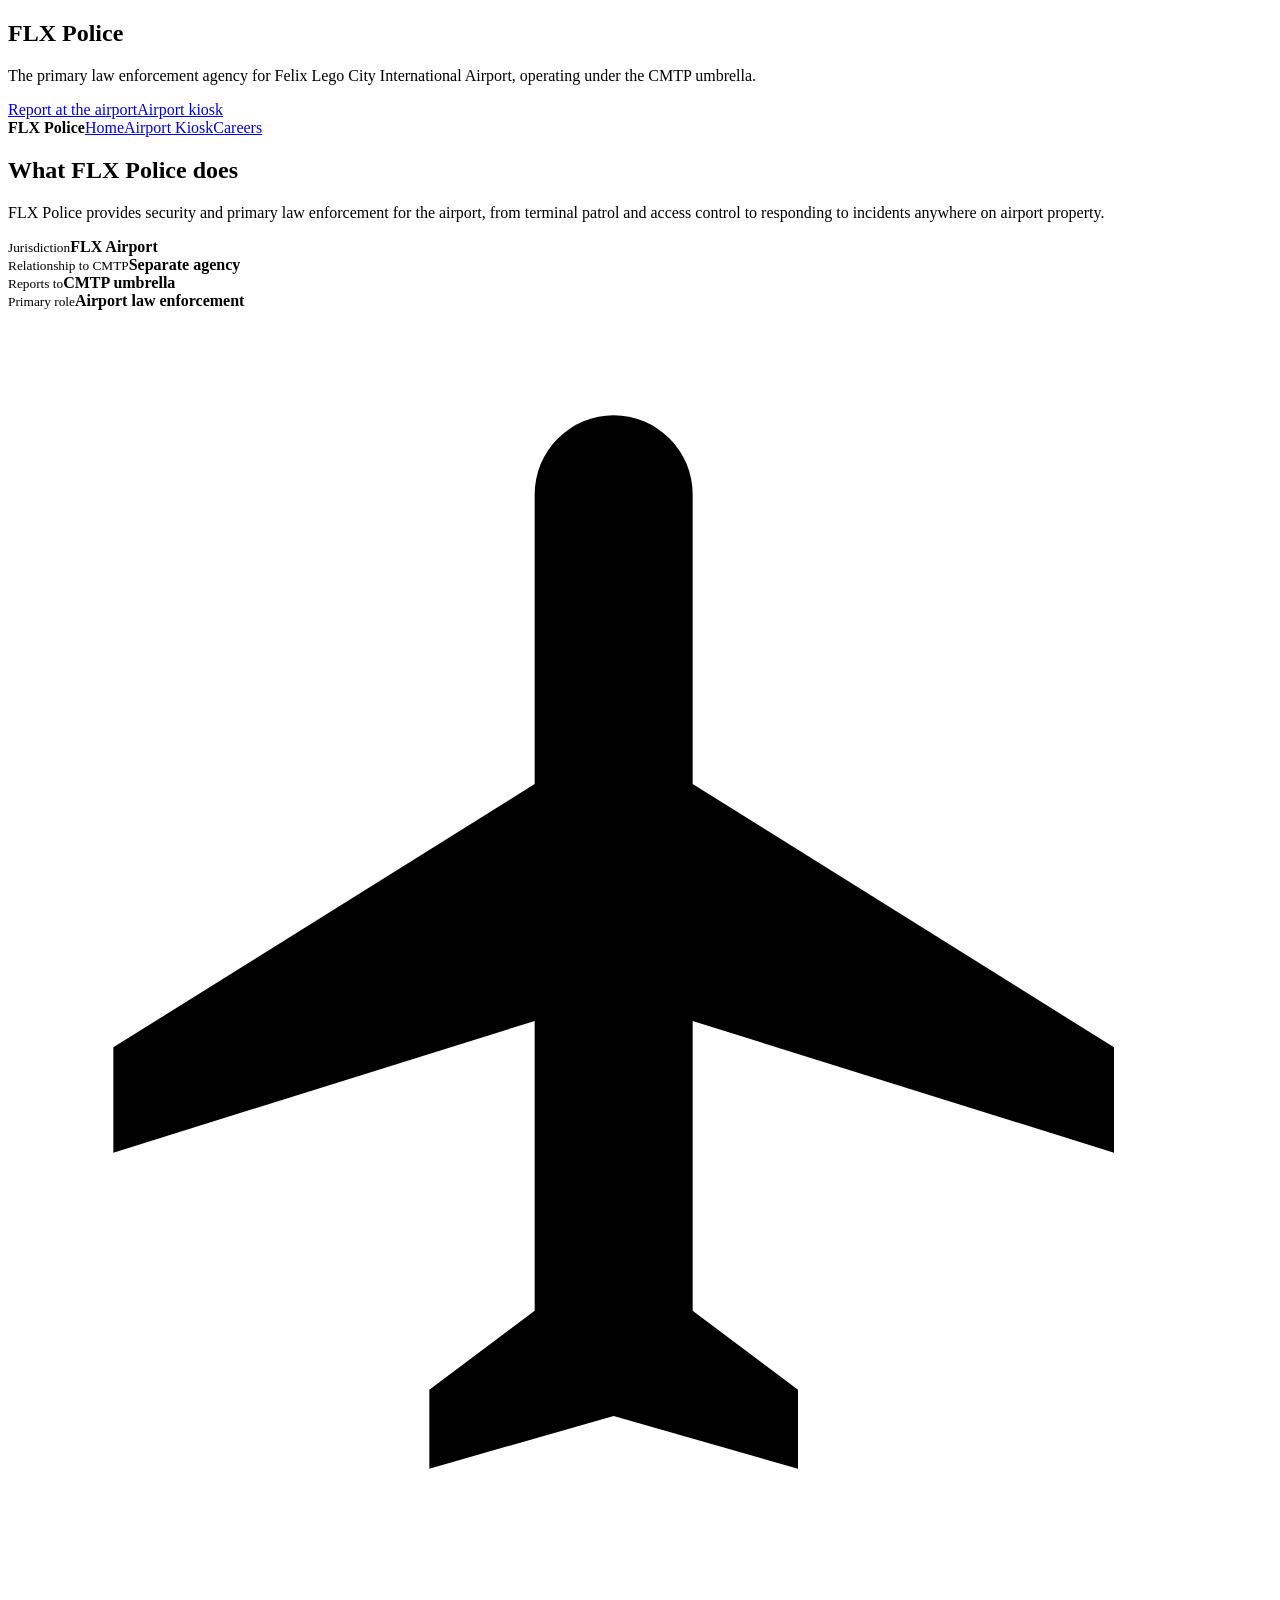
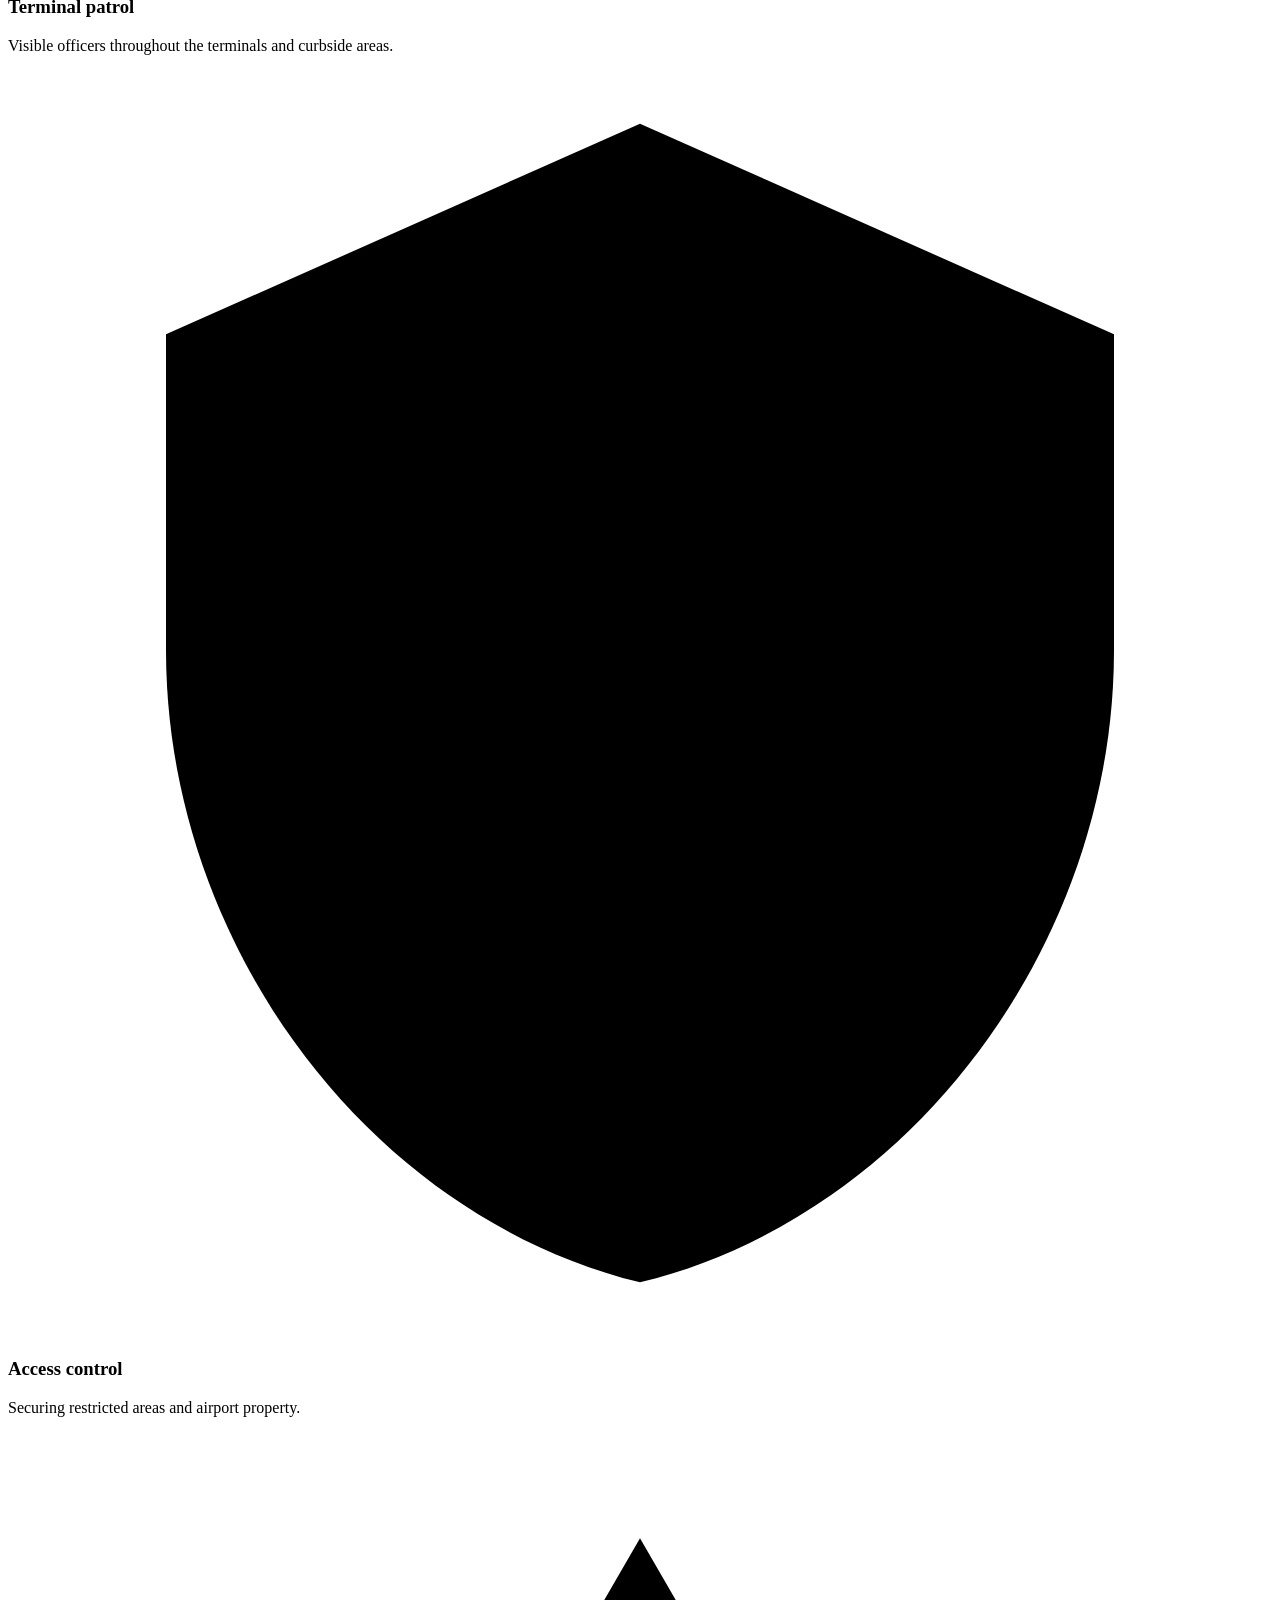
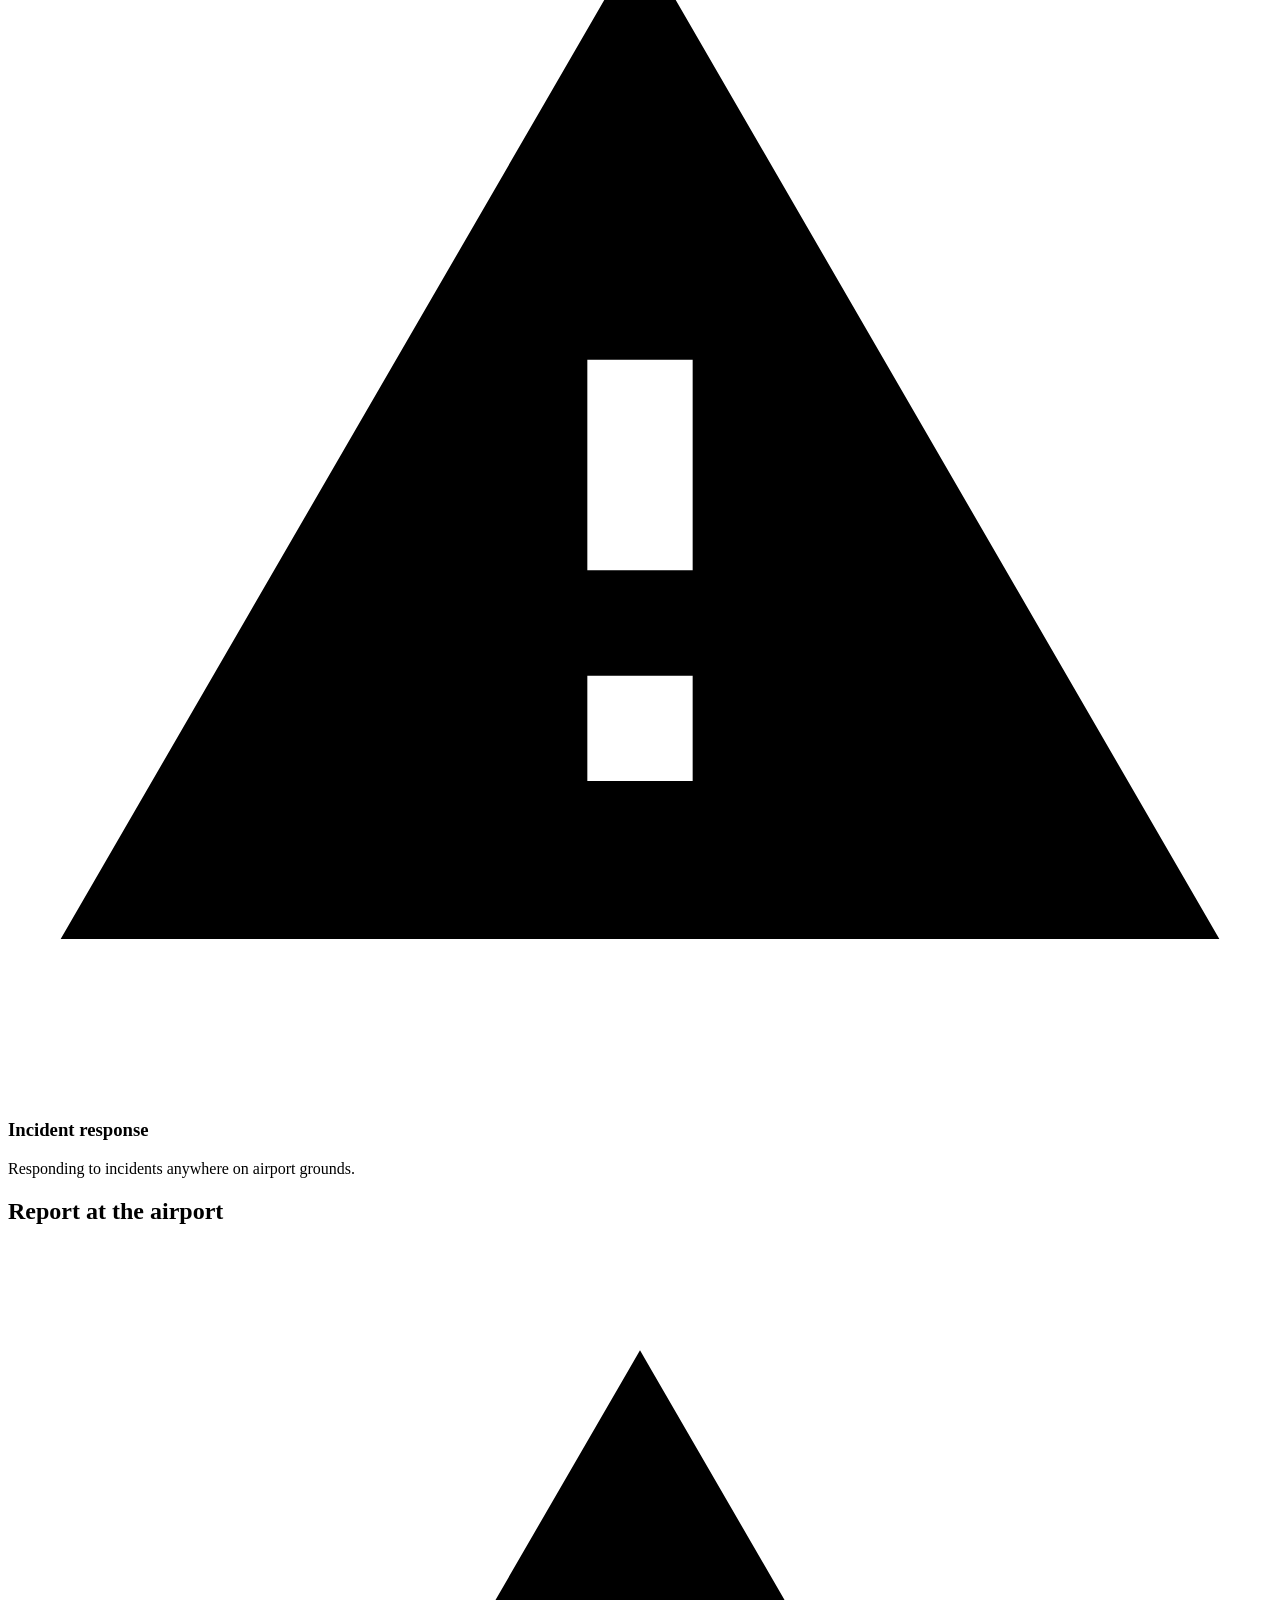
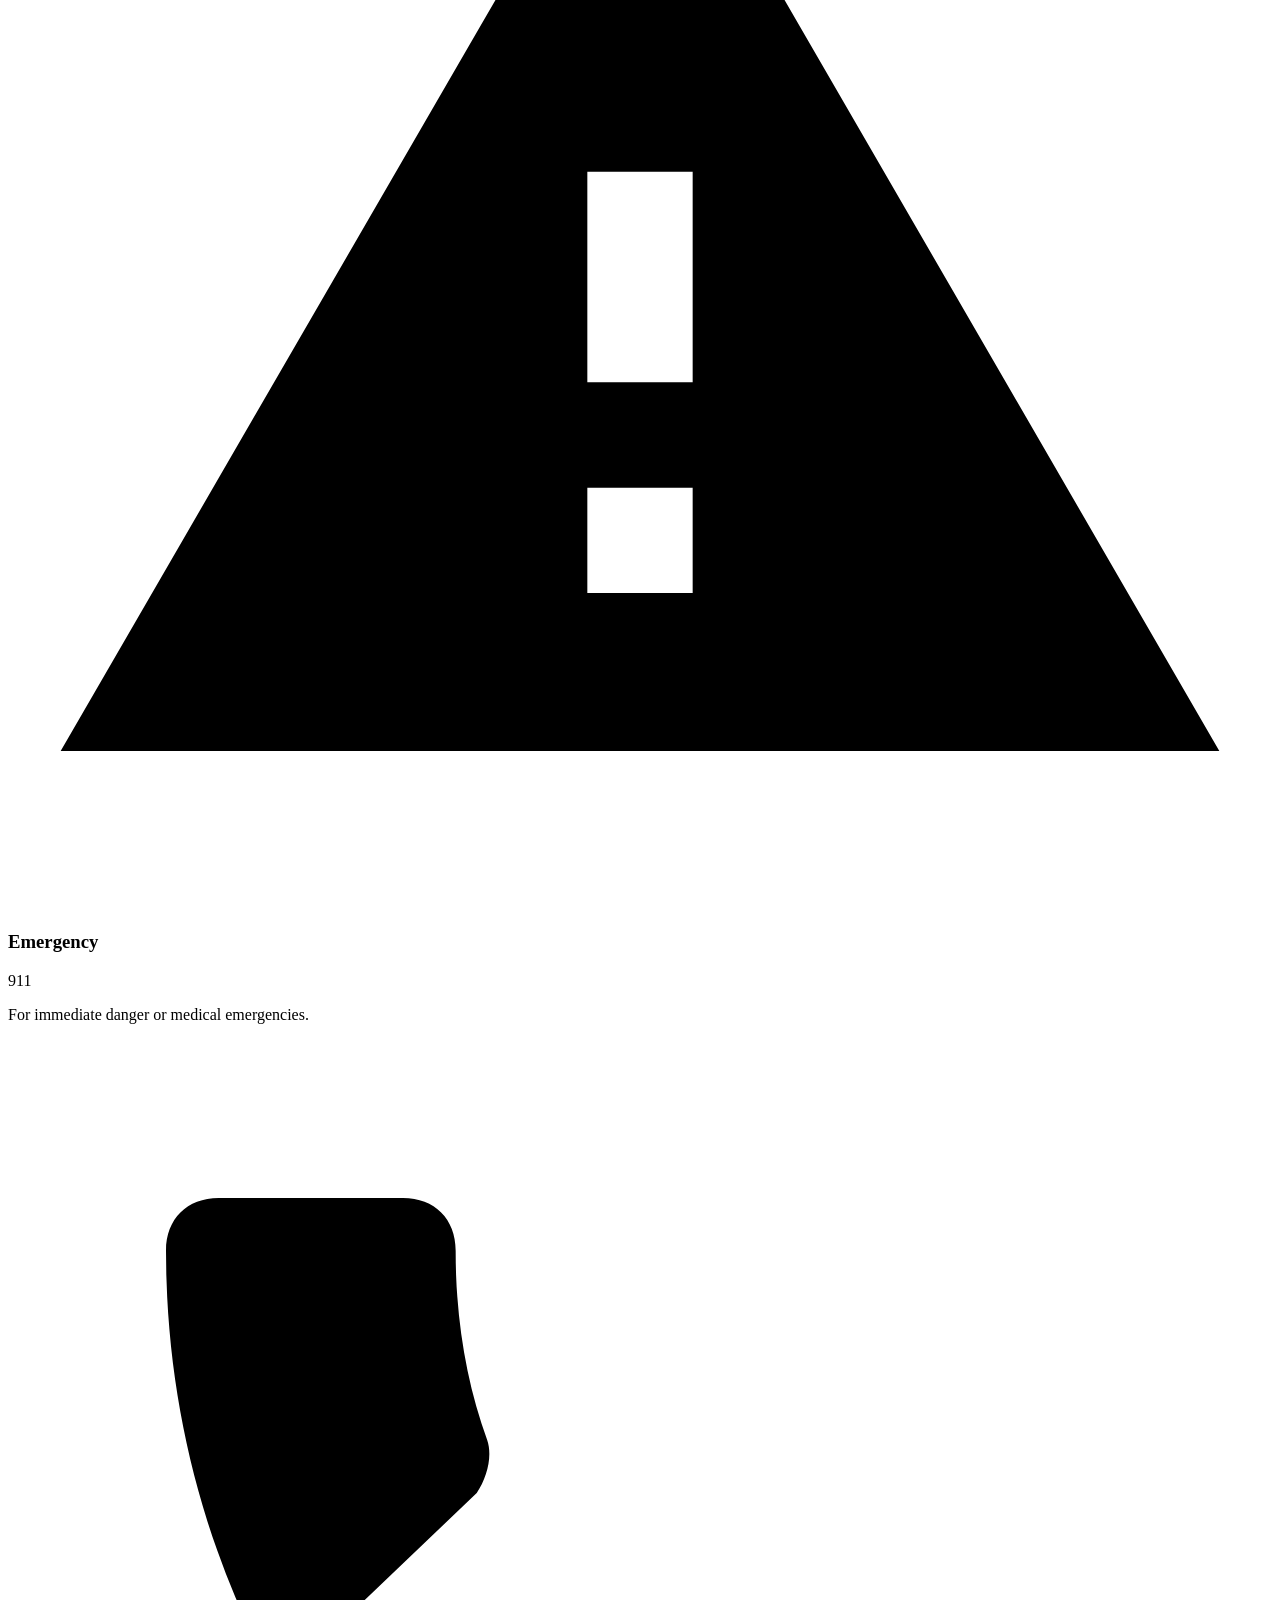
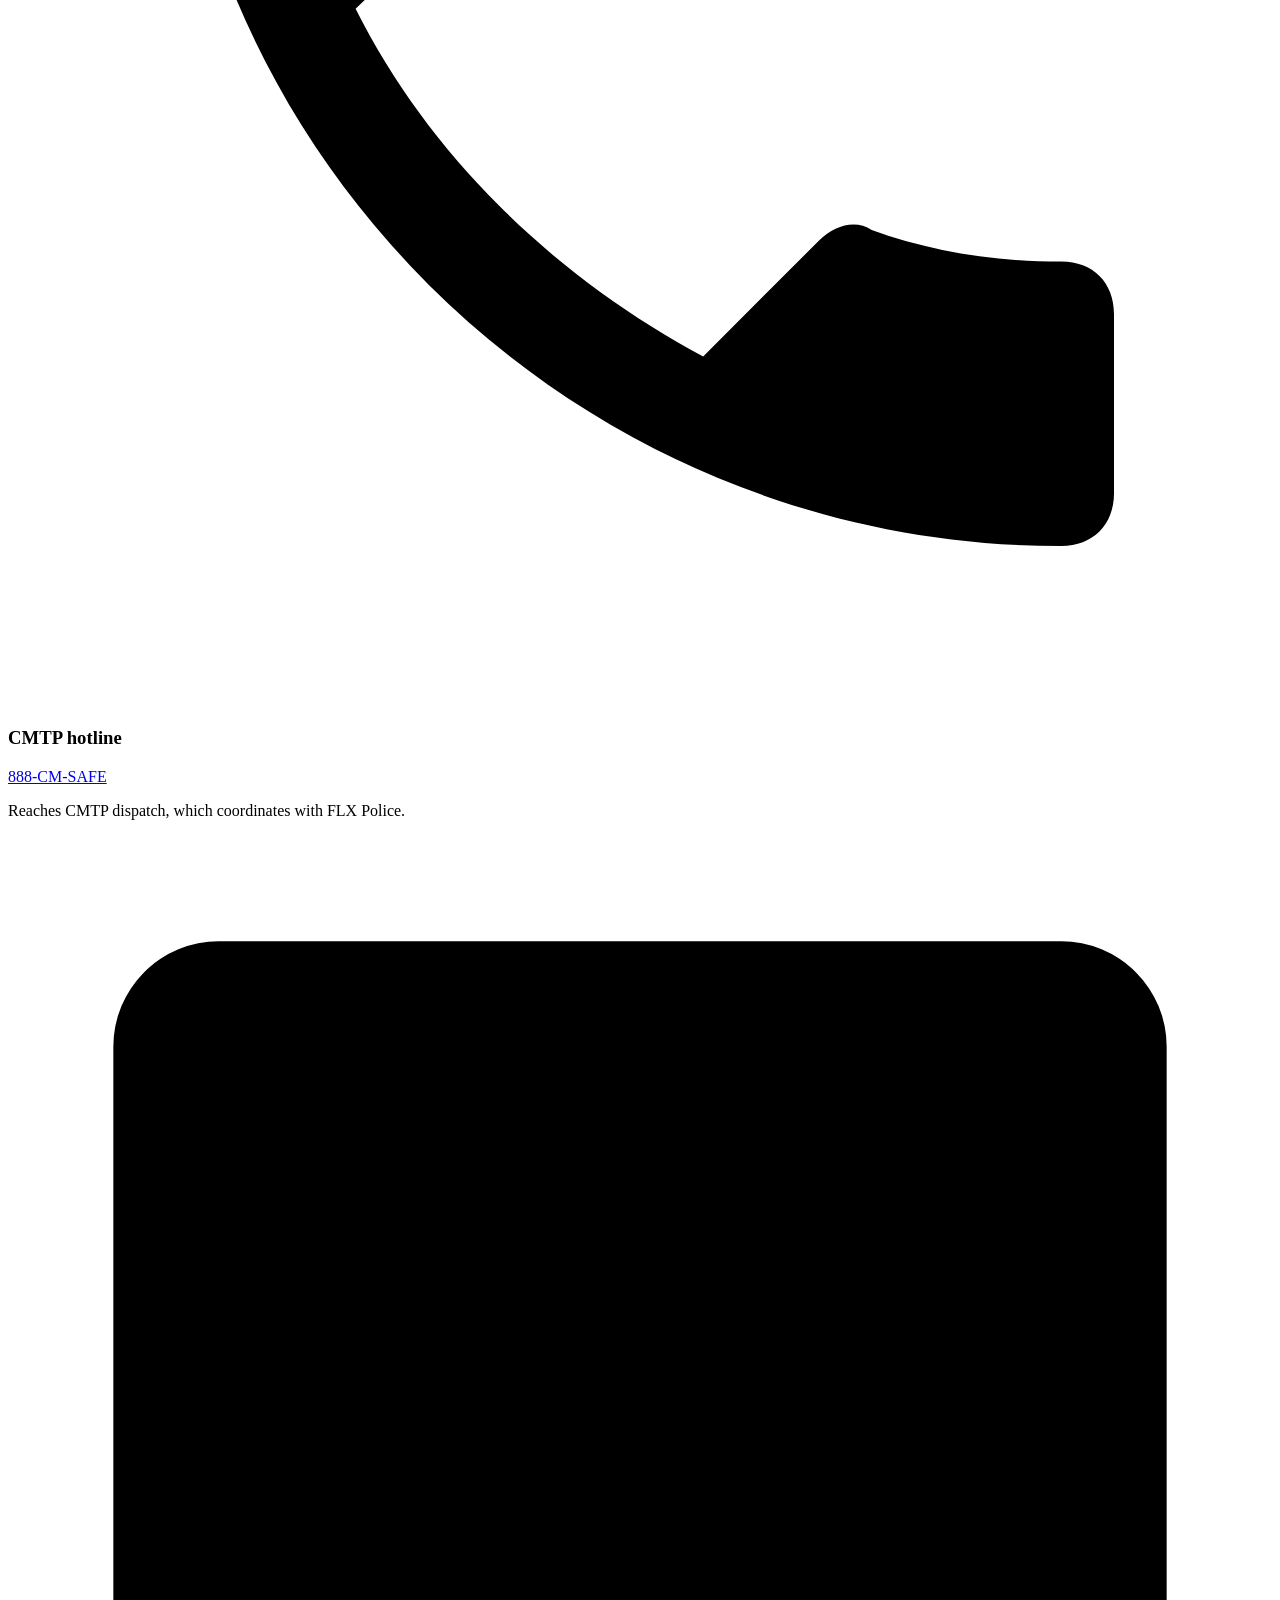
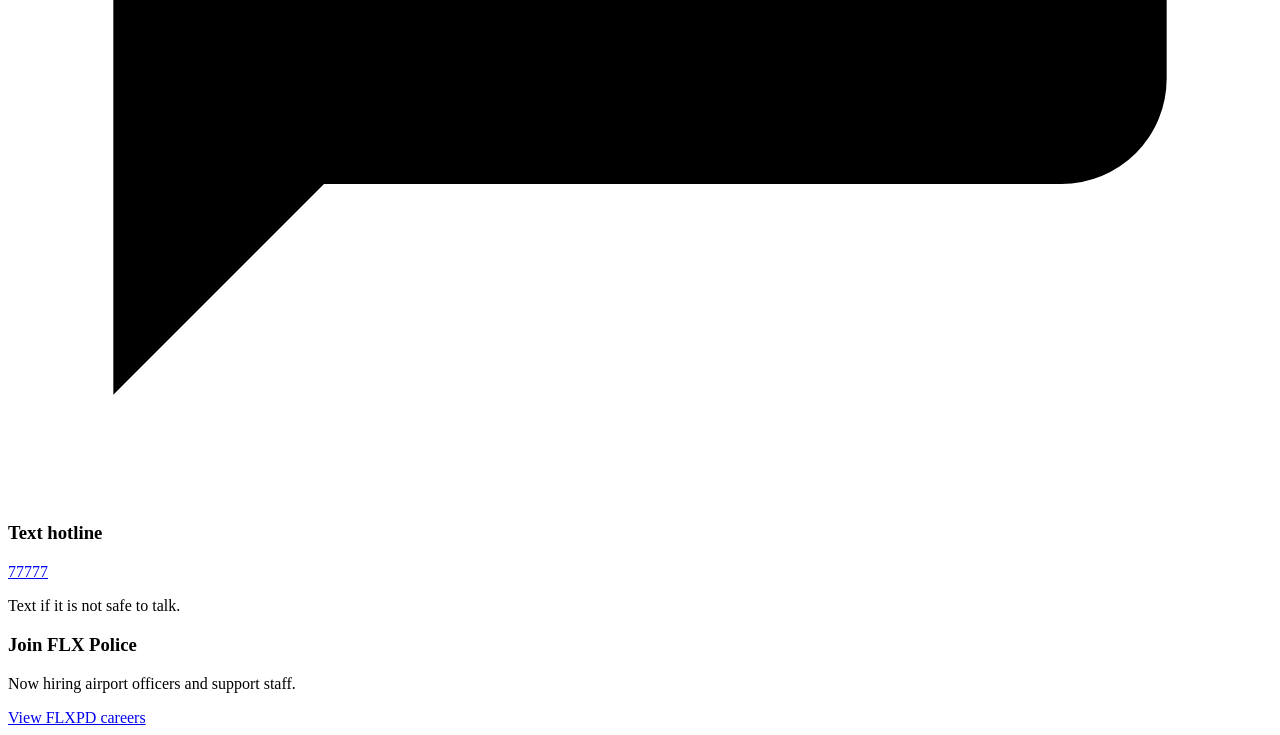
==== flxpd.html @ ebdb10dd "Create flxpd.html" ====
<!DOCTYPE html>
<html lang="en"><head>
<meta charset="utf-8"><meta name="viewport" content="width=device-width,initial-scale=1">
<meta name="color-scheme" content="light dark">
<title>FLX Police | City Metro Transit Police</title><meta name="description" content="FLX Police is the primary law enforcement agency for Felix Lego City International Airport.">
<link rel="stylesheet" href="/styles.css?v=1">
<link rel="icon" href="/icons/police-badge.svg" type="image/svg+xml">
</head><body data-footer-note="For pretend purposes only. These phone numbers, text codes and locations are part of a fictional universe. In a real emergency, call 911.">
<div id="site-header"></div>
<main>
<section class="hero-img short"><div class="container"><h1>FLX Police</h1><p>The primary law enforcement agency for Felix Lego City International Airport, operating under the CMTP umbrella.</p><div class="btn-row"><a class="btn" href="#report">Report at the airport</a><a class="btn ghost" href="/flxpd-kiosk">Airport kiosk</a></div></div></section><div class="subnav"><div class="container"><strong>FLX Police</strong><a href="/flxpd" class="active">Home</a><a href="/flxpd-kiosk" class="">Airport Kiosk</a><a href="/careers#flx" class="">Careers</a></div></div><div class="container">
<h2 class="h2">What FLX Police does</h2>
<p class="measure">FLX Police provides security and primary law enforcement for the airport, from terminal patrol and access control to responding to incidents anywhere on airport property.</p>
<div class="facts"><div class="fact"><small>Jurisdiction</small><b>FLX Airport</b></div><div class="fact"><small>Relationship to CMTP</small><b>Separate agency</b></div><div class="fact"><small>Reports to</small><b>CMTP umbrella</b></div><div class="fact"><small>Primary role</small><b>Airport law enforcement</b></div></div>
<div class="lines-grid">
<div class="line-card "><div class="line-icon"><svg viewBox="0 0 24 24" aria-hidden="true"><path d="M21 16v-2l-8-5V3.5a1.5 1.5 0 0 0-3 0V9l-8 5v2l8-2.5V19l-2 1.5V22l3.5-1 3.5 1v-1.5L13 19v-5.5z"/></svg></div><h3>Terminal patrol</h3><p>Visible officers throughout the terminals and curbside areas.</p></div>
<div class="line-card "><div class="line-icon"><svg viewBox="0 0 24 24" aria-hidden="true"><path d="M12 1L3 5v6c0 5.55 3.84 10.74 9 12 5.16-1.26 9-6.45 9-12V5l-9-4z"/></svg></div><h3>Access control</h3><p>Securing restricted areas and airport property.</p></div>
<div class="line-card "><div class="line-icon"><svg viewBox="0 0 24 24" aria-hidden="true"><path d="M1 21h22L12 2 1 21zm12-3h-2v-2h2v2zm0-4h-2v-4h2v4z"/></svg></div><h3>Incident response</h3><p>Responding to incidents anywhere on airport grounds.</p></div>
</div>
<h2 class="h2" id="report">Report at the airport</h2>
<div class="lines-grid">
<div class="line-card emergency"><div class="line-icon"><svg viewBox="0 0 24 24" aria-hidden="true"><path d="M1 21h22L12 2 1 21zm12-3h-2v-2h2v2zm0-4h-2v-4h2v4z"/></svg></div><h3>Emergency</h3><p class="big">911</p><p>For immediate danger or medical emergencies.</p></div>
<div class="line-card "><div class="line-icon"><svg viewBox="0 0 24 24" aria-hidden="true"><path d="M6.6 10.8c1.4 2.8 3.8 5.1 6.6 6.6l2.2-2.2c.3-.3.7-.4 1-.2 1.1.4 2.3.6 3.6.6.6 0 1 .4 1 1V20c0 .6-.4 1-1 1C10.6 21 3 13.4 3 4c0-.6.4-1 1-1h3.5c.6 0 1 .4 1 1 0 1.3.2 2.5.6 3.6.1.3 0 .7-.2 1L6.6 10.8z"/></svg></div><h3>CMTP hotline</h3><p class="big"><a href="tel:888-267-2233">888-CM-SAFE</a></p><p>Reaches CMTP dispatch, which coordinates with FLX Police.</p></div>
<div class="line-card "><div class="line-icon"><svg viewBox="0 0 24 24" aria-hidden="true"><path d="M20 2H4a2 2 0 0 0-2 2v18l4-4h14a2 2 0 0 0 2-2V4a2 2 0 0 0-2-2z"/></svg></div><h3>Text hotline</h3><p class="big"><a href="sms:77777">77777</a></p><p>Text if it is not safe to talk.</p></div>
</div>
<div class="callout"><h3>Join FLX Police</h3><p>Now hiring airport officers and support staff.</p><a class="btn" href="/careers#flx">View FLXPD careers</a></div>
<div class="end-space"></div></div>
</main>
<div id="site-footer"></div>
<script src="/site.js?v=1"></script>
</body></html>
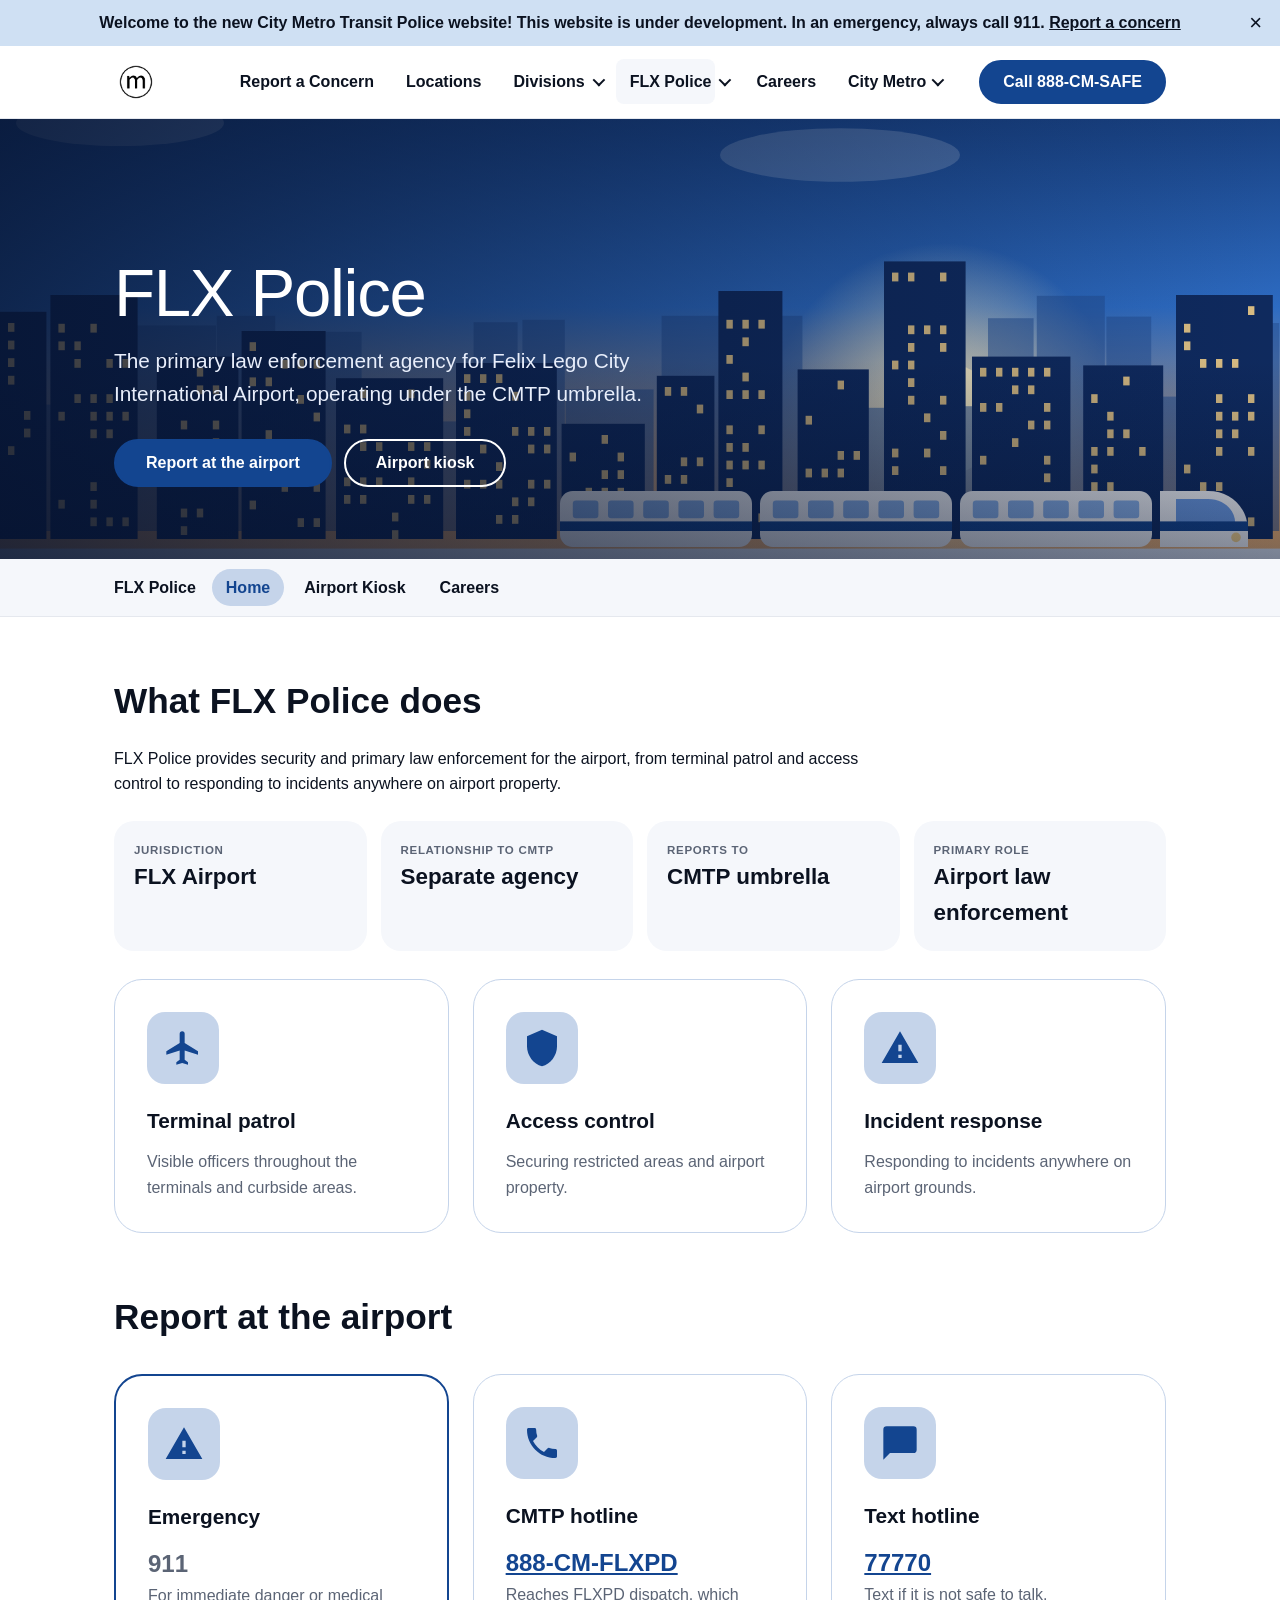
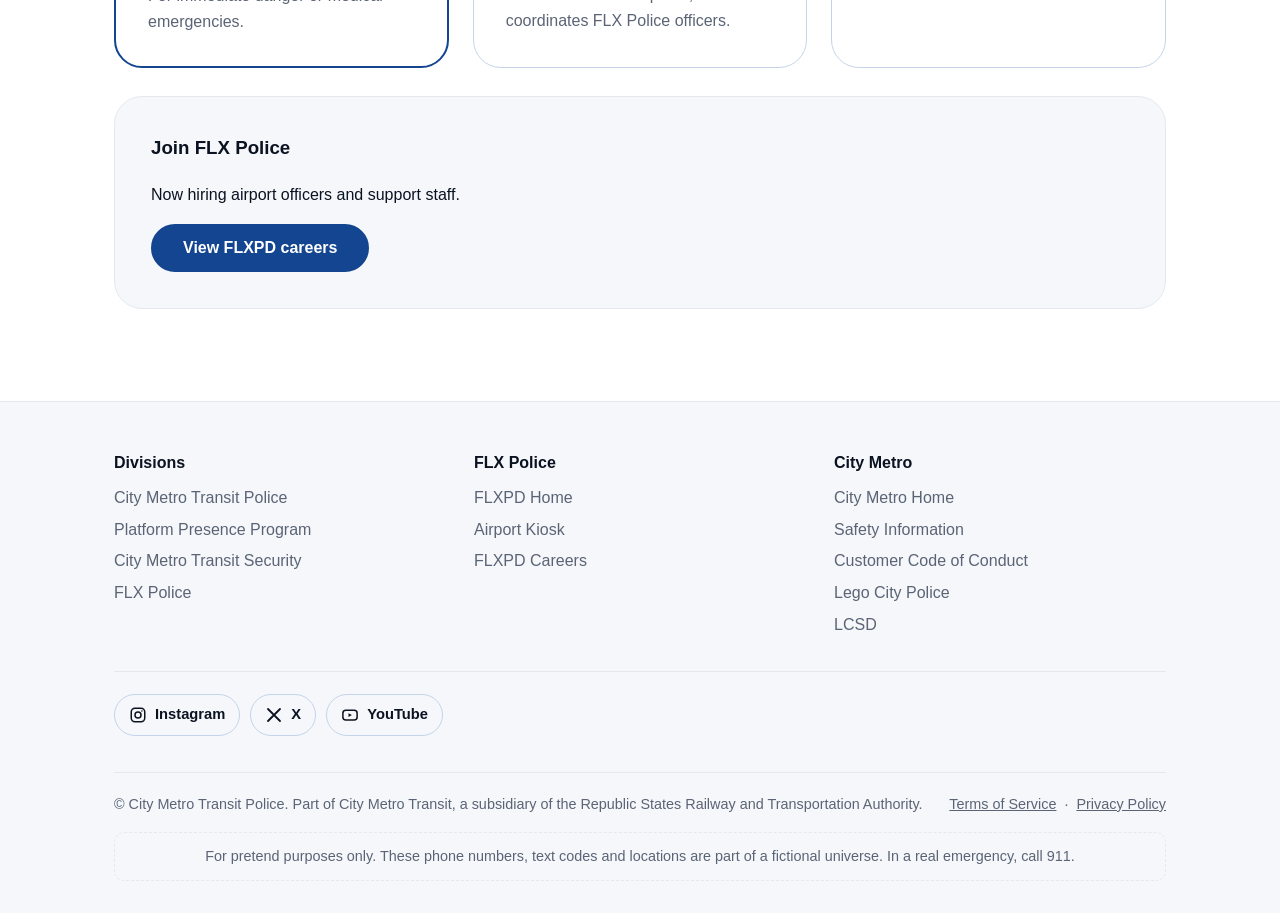
==== commit 8c23a12b: "Update CMTP hotline contact information" ====
--- a/flxpd.html
+++ b/flxpd.html
@@ -20,12 +20,12 @@
 <h2 class="h2" id="report">Report at the airport</h2>
 <div class="lines-grid">
 <div class="line-card emergency"><div class="line-icon"><svg viewBox="0 0 24 24" aria-hidden="true"><path d="M1 21h22L12 2 1 21zm12-3h-2v-2h2v2zm0-4h-2v-4h2v4z"/></svg></div><h3>Emergency</h3><p class="big">911</p><p>For immediate danger or medical emergencies.</p></div>
-<div class="line-card "><div class="line-icon"><svg viewBox="0 0 24 24" aria-hidden="true"><path d="M6.6 10.8c1.4 2.8 3.8 5.1 6.6 6.6l2.2-2.2c.3-.3.7-.4 1-.2 1.1.4 2.3.6 3.6.6.6 0 1 .4 1 1V20c0 .6-.4 1-1 1C10.6 21 3 13.4 3 4c0-.6.4-1 1-1h3.5c.6 0 1 .4 1 1 0 1.3.2 2.5.6 3.6.1.3 0 .7-.2 1L6.6 10.8z"/></svg></div><h3>CMTP hotline</h3><p class="big"><a href="tel:888-267-2233">888-CM-SAFE</a></p><p>Reaches CMTP dispatch, which coordinates with FLX Police.</p></div>
-<div class="line-card "><div class="line-icon"><svg viewBox="0 0 24 24" aria-hidden="true"><path d="M20 2H4a2 2 0 0 0-2 2v18l4-4h14a2 2 0 0 0 2-2V4a2 2 0 0 0-2-2z"/></svg></div><h3>Text hotline</h3><p class="big"><a href="sms:77777">77777</a></p><p>Text if it is not safe to talk.</p></div>
+<div class="line-card "><div class="line-icon"><svg viewBox="0 0 24 24" aria-hidden="true"><path d="M6.6 10.8c1.4 2.8 3.8 5.1 6.6 6.6l2.2-2.2c.3-.3.7-.4 1-.2 1.1.4 2.3.6 3.6.6.6 0 1 .4 1 1V20c0 .6-.4 1-1 1C10.6 21 3 13.4 3 4c0-.6.4-1 1-1h3.5c.6 0 1 .4 1 1 0 1.3.2 2.5.6 3.6.1.3 0 .7-.2 1L6.6 10.8z"/></svg></div><h3>CMTP hotline</h3><p class="big"><a href="tel:888-267-2233">888-CM-FLXPD</a></p><p>Reaches FLXPD dispatch, which coordinates FLX Police officers.</p></div>
+<div class="line-card "><div class="line-icon"><svg viewBox="0 0 24 24" aria-hidden="true"><path d="M20 2H4a2 2 0 0 0-2 2v18l4-4h14a2 2 0 0 0 2-2V4a2 2 0 0 0-2-2z"/></svg></div><h3>Text hotline</h3><p class="big"><a href="sms:77770">77770</a></p><p>Text if it is not safe to talk.</p></div>
 </div>
 <div class="callout"><h3>Join FLX Police</h3><p>Now hiring airport officers and support staff.</p><a class="btn" href="/careers#flx">View FLXPD careers</a></div>
 <div class="end-space"></div></div>
 </main>
 <div id="site-footer"></div>
 <script src="/site.js?v=1"></script>
-</body></html>+</body></html>
--- a/styles.css
+++ b/styles.css
@@ -0,0 +1,358 @@
+:root{--bg:#fff;--text:#0b1220;--muted:#5b6475;--line:#e5e8ee;--card:#f5f7fb;--blue:#134590;--blue-hover:#0e3573;--btn-text:#fff;--announce-bg:#cfe0f3;--announce-text:#0b1220}
+@media (prefers-color-scheme:dark){:root{--bg:#000;--text:#f2f4f8;--muted:#a3abbb;--line:#222833;--card:#11151c;--blue:#134590;--blue-hover:#1a56b0;--announce-bg:#1b2f4d;--announce-text:#f2f4f8}}
+*{box-sizing:border-box}
+html{color-scheme:light dark}
+body{margin:0;background:var(--bg);color:var(--text);font-family:"Helvetica Neue",Helvetica,Arial,sans-serif;line-height:1.6;-webkit-font-smoothing:antialiased}
+a{color:inherit}
+.container{max-width:1100px;margin:0 auto;padding:0 24px}
+/* announcement */
+.announce{background:var(--announce-bg);color:var(--announce-text);text-align:center;padding:10px 44px;font-weight:700;position:relative}
+.announce a{text-decoration:underline}
+.announce button{position:absolute;right:12px;top:50%;transform:translateY(-50%);background:none;border:0;color:inherit;font-size:22px;cursor:pointer;line-height:1}
+/* header */
+.site-header{position:sticky;top:0;z-index:50;background:var(--bg);border-bottom:1px solid var(--line)}
+.header-inner{display:flex;align-items:center;justify-content:space-between;height:72px}
+.logo{display:inline-flex;width:44px;height:44px;border:2.5px solid var(--text);border-radius:50%;align-items:center;justify-content:center;font-size:28px;font-weight:700;text-decoration:none;padding-bottom:4px}
+.nav-list{list-style:none;margin:0;padding:0;display:flex;gap:4px;align-items:center}
+.nav-link,.dd-toggle{background:none;border:0;font:inherit;font-weight:700;color:var(--text);padding:10px 14px;cursor:pointer;text-decoration:none;display:inline-flex;align-items:center;gap:6px;border-radius:8px}
+.nav-link:hover,.dd-toggle:hover,.nav-link.active{background:var(--card)}
+.dd-toggle::after{content:"";width:7px;height:7px;border-right:2px solid currentColor;border-bottom:2px solid currentColor;transform:rotate(45deg) translateY(-2px)}
+.has-dd{position:relative}
+.dd-menu{display:none;list-style:none;margin:0;padding:8px;position:absolute;top:100%;left:0;min-width:260px;background:var(--bg);border:1px solid var(--line);border-radius:12px;box-shadow:0 10px 30px rgba(0,0,0,.15)}
+.dd-menu a{display:block;padding:10px 12px;border-radius:8px;text-decoration:none}
+.dd-menu a:hover{background:var(--card)}
+.has-dd.open .dd-menu{display:block}
+@media (hover:hover) and (min-width:901px){.has-dd:hover .dd-menu{display:block}}
+.menu-btn{display:none;background:none;border:0;cursor:pointer;padding:8px}
+.menu-btn span{display:block;width:28px;height:3px;background:var(--text);margin:6px 0;transition:.2s}
+.menu-btn[aria-expanded=true] span:nth-child(1){transform:translateY(9px) rotate(45deg)}
+.menu-btn[aria-expanded=true] span:nth-child(2){opacity:0}
+.menu-btn[aria-expanded=true] span:nth-child(3){transform:translateY(-9px) rotate(-45deg)}
+/* buttons */
+.btn{display:inline-block;background:var(--blue);color:var(--btn-text);padding:14px 32px;border-radius:999px;font-weight:700;text-decoration:none;border:0;font:inherit;font-weight:700;cursor:pointer}
+.btn:hover{background:var(--blue-hover)}
+.nav-cta{margin-left:8px;padding:10px 22px}
+/* content */
+.hero{padding:72px 0 56px}
+.hero h1{font-size:clamp(2.6rem,7vw,4.5rem);line-height:1.05;margin:0 0 20px;font-weight:400}
+.hero p{font-size:1.25rem;max-width:620px;color:var(--muted);margin:0 0 28px}
+.page-head{padding:56px 0 24px}
+.page-head h1{font-size:clamp(2rem,5vw,3rem);margin:0 0 8px}
+.page-head p{color:var(--muted);margin:0}
+main{min-height:60vh}
+.grid{display:grid;grid-template-columns:repeat(auto-fit,minmax(240px,1fr));gap:20px;margin:24px 0 64px}
+.card{background:var(--card);border:1px solid var(--line);border-radius:16px;padding:24px}
+.card h3{margin:0 0 6px}
+.card p{margin:0 0 14px;color:var(--muted)}
+.price{font-size:2.4rem;font-weight:700;margin:4px 0}
+.prose{max-width:760px;padding-bottom:64px}
+.prose h2{margin-top:36px}
+/* footer */
+.site-footer{border-top:1px solid var(--line);padding:48px 0 32px;background:var(--card)}
+.footer-cols{display:grid;grid-template-columns:repeat(auto-fit,minmax(180px,1fr));gap:28px}
+.footer-cols h4{margin:0 0 10px}
+.footer-cols ul{list-style:none;margin:0;padding:0}
+.footer-cols li{margin:6px 0}
+.footer-cols a{color:var(--muted);text-decoration:none}
+.footer-cols a:hover{color:var(--text);text-decoration:underline}
+.legal{margin-top:36px;padding-top:20px;border-top:1px solid var(--line);color:var(--muted);font-size:.9rem;display:flex;flex-wrap:wrap;gap:12px 24px;justify-content:space-between}
+.legal a{color:var(--muted)}
+/* mobile */
+@media (max-width:900px){
+.menu-btn{display:block}
+.nav{display:none;position:fixed;inset:73px 0 0 0;background:var(--bg);padding:16px 24px 32px;overflow-y:auto;flex-direction:column}
+.nav.open{display:flex}
+.nav-list{flex-direction:column;align-items:stretch;gap:0;width:100%}
+.nav-link,.dd-toggle{width:100%;justify-content:space-between;font-size:1.25rem;padding:18px 4px;border-radius:0}
+.dd-toggle::after{transform:rotate(-45deg)}
+.has-dd.open .dd-toggle::after{transform:rotate(45deg)}
+.dd-menu{position:static;box-shadow:none;border:0;padding:0 0 8px 12px;min-width:0}
+.dd-menu a{font-size:1.05rem;color:var(--muted)}
+.nav-cta{margin:auto 0 0;text-align:center;width:100%}
+.nav-cta-wrap{margin-top:auto;padding-top:24px}
+}
+/* lines page */
+:root{--tile:#c5d4ea;--tile-ink:#134590}
+@media (prefers-color-scheme:dark){:root{--tile:#16294a;--tile-ink:#7aa7ee}}
+.section-title{text-align:center;font-size:clamp(2rem,5vw,2.8rem);margin:56px 0 8px}
+.lines-grid{display:grid;grid-template-columns:repeat(auto-fill,minmax(300px,1fr));gap:24px;margin:28px 0 24px}
+.line-card{background:var(--bg);border:1.5px solid var(--tile);border-radius:28px;padding:32px}
+.line-icon{width:72px;height:72px;border-radius:18px;background:var(--tile);color:var(--tile-ink);display:flex;align-items:center;justify-content:center;font-size:2.4rem;font-weight:700;margin-bottom:20px}
+.line-icon svg{width:40px;height:40px;fill:currentColor}
+.line-card h3{margin:0 0 12px;font-size:1.3rem}
+.line-card p{margin:0;color:var(--muted)}
+.line-card a{color:var(--tile-ink);font-weight:700}
+
+.footer-note{margin:16px 0 0;padding:12px 16px;border:1px dashed var(--line);border-radius:10px;color:var(--muted);font-size:.9rem;text-align:center}
+.big{font-size:1.5rem;font-weight:700;color:var(--text);margin:0 0 8px}
+.emergency{border-color:var(--blue);border-width:2.5px}
+.lead{max-width:720px;margin:0 auto;text-align:center;color:var(--muted);font-size:1.15rem}
+.center{text-align:center}
+/* home */
+.hero-home{padding:80px 0 40px;background:linear-gradient(180deg,var(--card),var(--bg))}
+.hero-home h1{font-size:clamp(3rem,9vw,5.5rem);line-height:1;margin:0 0 20px;font-weight:400;letter-spacing:-.02em}
+.hero-home p{font-size:1.3rem;max-width:640px;color:var(--muted);margin:0 0 28px}
+.btn-row{display:flex;flex-wrap:wrap;gap:12px}
+.btn.ghost{background:transparent;color:var(--text);border:2px solid var(--blue)}
+.btn.ghost:hover{background:var(--card)}
+.quick{display:grid;grid-template-columns:repeat(auto-fit,minmax(200px,1fr));gap:14px;margin-top:40px}
+.quick a{display:flex;align-items:center;gap:14px;padding:18px 20px;background:var(--bg);border:1.5px solid var(--tile);border-radius:18px;text-decoration:none;font-weight:700}
+.quick a:hover{border-color:var(--blue)}
+.quick .line-icon{width:44px;height:44px;border-radius:12px;margin:0;flex:none}
+.quick .line-icon svg{width:24px;height:24px}
+.sec{padding:56px 0 8px}
+.sec-head{display:flex;justify-content:space-between;align-items:baseline;flex-wrap:wrap;gap:8px;margin-bottom:8px}
+.sec-head h2{margin:0;font-size:clamp(1.6rem,4vw,2.2rem)}
+.sec-head a{font-weight:700;color:var(--tile-ink)}
+.promos{display:grid;grid-template-columns:repeat(auto-fit,minmax(300px,1fr));gap:20px}
+.promo{background:var(--card);border:1px solid var(--line);border-radius:28px;padding:36px}
+.promo h2{margin:0 0 10px;font-size:1.7rem}
+.promo p{color:var(--muted);margin:0 0 20px}
+.stats{display:grid;grid-template-columns:repeat(auto-fit,minmax(150px,1fr));gap:16px;margin:56px 0 0;text-align:center}
+.stat{padding:24px 12px;border-radius:20px;background:var(--card)}
+.stat b{display:block;font-size:2.4rem;line-height:1.1;color:var(--tile-ink)}
+.stat span{color:var(--muted)}
+.tag{display:inline-block;font-size:.75rem;font-weight:700;letter-spacing:.06em;text-transform:uppercase;color:var(--tile-ink);margin-bottom:8px}
+.cta-band{margin:64px 0;background:var(--blue);color:#fff;border-radius:28px;padding:48px 32px;text-align:center}
+.cta-band h2{margin:0 0 8px}
+.cta-band p{margin:0 0 20px;opacity:.9}
+.cta-band .btn{background:#fff;color:var(--blue)}
+.faq details{border-bottom:1px solid var(--line);padding:14px 0}
+.faq summary{cursor:pointer;font-weight:700}
+.faq p{margin:8px 0 0;color:var(--muted)}
+
+/* split item: label is a link, arrow opens the dropdown */
+.split{display:flex;align-items:center}
+.split .nav-link{padding-right:4px}
+.split .dd-toggle{padding:10px 10px 10px 4px}
+@media (max-width:900px){
+.split{flex-wrap:wrap}
+.split .nav-link{flex:1;width:auto}
+.split .dd-toggle{width:auto;padding:18px 12px}
+.split .dd-menu{width:100%}
+}
+
+/* ---- fixes & v3 ---- */
+.btn{display:inline-flex;align-items:center;justify-content:center;border:2px solid var(--blue);line-height:1.2;padding:12px 30px;min-height:48px;text-align:center}
+a.btn{color:var(--btn-text);text-decoration:none}
+a.btn.ghost{background:transparent;color:var(--text);border-color:var(--blue)}
+a.btn.ghost:hover{background:var(--card)}
+.cta-band a.btn{background:#fff;color:var(--blue);border-color:#fff}
+.nav-cta{min-height:44px;padding:8px 22px}
+@media (min-width:901px){.nav{display:flex;align-items:center;gap:8px}.nav-cta-wrap{margin:0 0 0 8px;padding:0}}
+.line-icon svg[viewBox="0 0 100 100"]{width:46px;height:46px}
+/* big image hero */
+.hero-img{position:relative;min-height:min(80vh,680px);display:flex;align-items:flex-end;color:#fff;background:#0d2a5f url(/hero.svg) center/cover no-repeat}
+.hero-img::before{content:"";position:absolute;inset:0;background:linear-gradient(90deg,rgba(6,18,45,.78),rgba(6,18,45,.3) 60%,transparent),linear-gradient(0deg,rgba(6,18,45,.5),transparent 45%)}
+.hero-img .container{position:relative;width:100%;padding-top:96px;padding-bottom:72px}
+.hero-img h1{font-size:clamp(3rem,9vw,5.8rem);line-height:1;margin:0 0 18px;font-weight:400;letter-spacing:-.02em}
+.hero-img p{font-size:1.3rem;max-width:620px;margin:0 0 28px;color:#e8eefb}
+.hero-img a.btn.ghost{color:#fff;border-color:#fff}
+.hero-img a.btn.ghost:hover{background:rgba(255,255,255,.15)}
+.quick{margin:32px 0 0}
+/* about */
+.crumbs{padding:28px 0 0;color:var(--muted);font-size:.95rem}
+.crumbs a{color:var(--tile-ink)}
+.about-title{font-size:clamp(2.2rem,6vw,3.4rem);margin:12px 0 12px}
+.measure{max-width:760px}
+.about-img{border-radius:28px;aspect-ratio:21/9;min-height:220px;background:#0d2a5f url(/hero.svg) 60% center/cover;border:1px solid var(--line);margin:32px 0}
+.h2{font-size:clamp(1.6rem,4vw,2.2rem);margin:56px 0 12px}
+.tl-item{display:grid;grid-template-columns:120px 1fr;gap:20px;padding:22px 0;border-top:1px solid var(--line)}
+.tl-item:last-child{border-bottom:1px solid var(--line)}
+.tl-year{font-size:1.9rem;font-weight:700;color:var(--tile-ink);line-height:1.2}
+.tl-item h3{margin:0 0 6px}.tl-item p{margin:0;color:var(--muted)}
+@media (max-width:600px){.tl-item{grid-template-columns:1fr;gap:4px}}
+.line-card.plain p a{font-weight:700}
+
+/* logo pulls from /logo.png */
+.logo{width:auto;height:auto;border:0;border-radius:0;padding:0;font-size:inherit}
+.logo img{display:block;height:44px;width:auto}
+
+/* dark mode: turn the black logo white */
+@media (prefers-color-scheme:dark){.logo img{filter:brightness(0) invert(1)}}
+/* 404 */
+.nf-img{border-radius:28px;aspect-ratio:2/1;min-height:220px;max-height:420px;background:#0d2a5f url(/404.svg) center/cover no-repeat;border:1px solid var(--line);margin:40px 0 32px}
+.nf{text-align:center;padding-bottom:72px}
+.nf h1{font-size:clamp(2.2rem,6vw,3.4rem);margin:0 0 8px}
+.nf p{color:var(--muted);font-size:1.15rem;margin:0 auto 24px;max-width:520px}
+.nf .btn-row{justify-content:center}
+
+/* utility classes (replace inline styles so CSP can drop unsafe-inline) */
+.u-font-size-1-2rem-color-var-muted{font-size:1.2rem;color:var(--muted)}
+.u-margin-0-auto-64px{margin:0 auto 64px}
+.u-margin-16px-0{margin:16px 0}
+.u-margin-16px-0-64px{margin:16px 0 64px}
+.u-margin-28px-0-64px{margin:28px 0 64px}
+.u-margin-top-0{margin-top:0}
+.u-text-align-center-margin-32px-0-64px{text-align:center;margin:32px 0 64px}
+
+/* legal pages */
+.legal-doc h2{font-size:1.3rem}
+.legal-doc h3{margin:26px 0 4px}
+.legal-doc ul{padding-left:1.3rem}
+.legal-doc li{margin:6px 0}
+
+/* fares + safety v4 */
+.lead-left{font-size:1.2rem;color:var(--muted)}
+.fare-feature{display:grid;grid-template-columns:1.1fr 1fr;gap:20px;margin-top:20px}
+.fare-hero{background:var(--blue);color:#fff;border-radius:28px;padding:40px;display:flex;flex-direction:column;justify-content:center}
+.fare-hero-icon svg{width:44px;height:44px;fill:#fff}
+.fare-label{margin:16px 0 0;font-weight:700;letter-spacing:.04em;text-transform:uppercase;opacity:.9}
+.fare-price{margin:0;font-size:clamp(3.5rem,10vw,6rem);font-weight:700;line-height:1.05}
+.fare-sub{margin:8px 0 0;font-size:1.1rem;opacity:.95}
+.fare-stack{display:grid;gap:20px}
+.fare-card{display:flex;gap:20px;align-items:center;background:var(--bg);border:1.5px solid var(--tile);border-radius:28px;padding:28px}
+.fare-card .line-icon{margin:0;flex:none}
+.fare-card h3{margin:0}
+.fare-card p{margin:2px 0 0;color:var(--muted)}
+.fare-card .big{color:var(--text);margin:2px 0}
+@media (max-width:800px){.fare-feature{grid-template-columns:1fr}}
+.hero-img.short{min-height:min(60vh,440px)}
+.hero-img.short h1{font-size:clamp(2.4rem,7vw,4.2rem)}
+.line-card ul{margin:0;padding-left:1.2rem;color:var(--muted)}
+.line-card li{margin:4px 0}
+.end{margin:28px 0 8px}
+.end-space{height:64px}
+.center-row{justify-content:center}
+.cta-band .btn-row a.btn{min-width:160px}
+.faq.measure{margin-bottom:8px}
+
+/* transit hub: Plan a Trip + Service Status */
+.hub-wrap{position:relative;z-index:2;margin-top:-36px}
+.hub{display:grid;grid-template-columns:minmax(0,1fr) minmax(0,1.3fr);gap:20px;align-items:start}
+.hub-panel{border-radius:24px;overflow:hidden;box-shadow:0 10px 30px rgba(0,0,0,.12);background:var(--bg);border:1px solid var(--line)}
+.hub-head{padding:20px 24px}
+.hub-head h2{margin:0;font-size:1.7rem}
+.hub-body{padding:20px 24px 24px}
+.plan-panel{background:var(--blue);color:#fff;border-color:var(--blue)}
+.plan-panel .hub-head{border-bottom:2px solid #fff}
+.plan-panel .hub-body{display:flex;flex-direction:column;gap:14px}
+.field{display:flex;align-items:center;gap:14px;background:rgba(255,255,255,.16);border-radius:12px;padding:0 16px;min-height:54px}
+.field span{font-weight:700;min-width:46px}
+.field input{flex:1;min-width:0;background:transparent;border:0;outline:0;color:#fff;font:inherit;padding:14px 0}
+.field input::placeholder{color:rgba(255,255,255,.75)}
+.field:focus-within{outline:2px solid #fff}
+.swap{align-self:flex-end;display:flex;align-items:center;justify-content:center;width:40px;height:40px;margin:-6px 0;border-radius:50%;border:2px solid rgba(255,255,255,.7);background:transparent;color:#fff;cursor:pointer}
+.swap:hover{background:rgba(255,255,255,.16)}
+.swap svg{width:22px;height:22px;fill:currentColor}
+.pref{display:flex;align-items:center;justify-content:space-between;gap:12px;font-weight:700}
+.pref select{background:rgba(255,255,255,.16);color:#fff;border:0;border-radius:10px;padding:10px 12px;min-height:44px;font:inherit}
+.pref select option{color:#000}
+.btn-light{min-height:52px;border:0;border-radius:12px;background:#fff;color:var(--blue);font:inherit;font-weight:700;cursor:pointer}
+.btn-light:hover{background:#e8effa}
+.status-head{display:flex;flex-wrap:wrap;align-items:flex-end;justify-content:space-between;gap:12px;padding-bottom:0;border-bottom:2px solid var(--blue)}
+.tabs{display:flex;gap:4px}
+.tab{display:flex;flex-direction:column;align-items:center;gap:2px;min-width:84px;padding:8px 16px;border:0;border-radius:10px 10px 0 0;background:transparent;color:var(--tile-ink);font:inherit;font-weight:700;cursor:pointer}
+.tab svg{width:26px;height:26px;fill:currentColor}
+.tab[aria-selected="true"]{background:var(--blue);color:#fff}
+.st-msg{color:var(--muted);margin:8px 0}
+.st-group{padding:14px 0;border-top:1px solid var(--line)}
+.st-group:first-child{border-top:0;padding-top:0}
+.st-group h3{margin:0 0 10px;font-size:1.05rem;color:var(--tile-ink)}
+.lbs{display:flex;flex-wrap:wrap;gap:10px}
+.lb{display:inline-flex;align-items:center;justify-content:center;width:46px;height:46px;border-radius:50%;overflow:hidden;font-weight:700;font-size:1.05rem;line-height:1;text-decoration:none;box-shadow:0 1px 4px rgba(0,0,0,.25)}
+.lb img{width:100%;height:100%;object-fit:cover}
+a.lb:hover,a.lb:focus-visible{transform:scale(1.08);outline:2px solid var(--blue);outline-offset:2px}
+.lb.sm{width:30px;height:30px;font-size:.8rem}
+.st-preview{margin-top:8px;padding-top:16px;border-top:1px solid var(--line)}
+.st-preview h3{margin:0 0 10px;font-size:1.05rem;color:var(--tile-ink)}
+.pv{border:1.5px solid var(--tile);border-radius:16px;padding:14px 16px;margin-bottom:12px}
+.pv-top{display:flex;flex-wrap:wrap;gap:8px 12px;align-items:center;justify-content:space-between}
+.pv h4{margin:8px 0 4px;font-size:1.02rem}
+.pv h4 a{text-decoration:none}
+.pv h4 a:hover{text-decoration:underline}
+.pv p{margin:0 0 10px;color:var(--muted);font-size:.95rem}
+.pv-when{color:var(--muted);font-size:.85rem}
+.pill{display:inline-block;padding:2px 10px;border-radius:999px;background:#64748b;color:#fff;font-size:.72rem;font-weight:700;letter-spacing:.05em;text-transform:uppercase}
+.pill[data-level="emergency"]{background:#7f1d1d}.pill[data-level="critical"]{background:#dc2626}
+.pill[data-level="major"]{background:#ea580c}.pill[data-level="minor"]{background:#ca8a04}
+.pill[data-level="maintenance"]{background:#7c3aed}
+.st-more{margin:0 0 8px}
+.st-foot{margin:18px 0 0}
+@media (max-width:800px){
+.hub-wrap{margin-top:-24px}
+.hub{grid-template-columns:1fr;gap:0;border-radius:24px;overflow:hidden;box-shadow:0 10px 30px rgba(0,0,0,.12);border:1px solid var(--line)}
+.hub-panel{border-radius:0;box-shadow:none;border:0}
+}
+/* trip results */
+.trip-form-panel{max-width:640px;margin:24px 0 8px}
+.trip-route{margin:28px 0 14px;font-size:clamp(1.4rem,4vw,2rem)}
+.mode-tabs{display:flex;flex-wrap:wrap;gap:10px}
+.mode-tab{padding:10px 18px;border:2px solid var(--blue);border-radius:999px;background:transparent;color:var(--text);font:inherit;font-weight:700;cursor:pointer}
+.mode-tab[aria-selected="true"]{background:var(--blue);color:#fff}
+.trip-card{margin-top:18px;padding:26px;border:1.5px solid var(--tile);border-radius:24px;background:var(--bg)}
+.trip-sum{display:flex;flex-wrap:wrap;align-items:center;gap:10px 20px}
+.trip-time{font-size:2.6rem;font-weight:700;line-height:1}
+.chips{display:flex;flex-wrap:wrap;gap:8px}
+.chip{padding:4px 12px;border-radius:999px;background:var(--card);border:1px solid var(--line);font-size:.9rem;color:var(--muted)}
+.legs{list-style:none;margin:18px 0 0;padding:0}
+.leg{display:grid;grid-template-columns:46px 1fr;gap:16px;padding:16px 0;border-top:1px solid var(--line)}
+.leg h3{margin:0 0 2px;font-size:1.05rem}
+.leg p{margin:0;color:var(--muted)}
+.leg-ic{display:flex;align-items:center;justify-content:center;width:46px;height:46px;border-radius:50%;background:var(--tile);color:var(--tile-ink)}
+.leg-ic svg{width:24px;height:24px;fill:currentColor}
+.leg details{margin-top:6px;color:var(--muted)}
+.leg summary{cursor:pointer;font-weight:700;color:var(--tile-ink)}
+.stops{margin:8px 0 0;padding-left:1.3rem}
+/* footer social */
+.social{display:flex;flex-wrap:wrap;gap:10px;margin-top:28px;padding-top:22px;border-top:1px solid var(--line)}
+.social a{display:inline-flex;align-items:center;gap:8px;padding:8px 14px;border:1.5px solid var(--tile);border-radius:999px;color:var(--text);font-weight:700;font-size:.92rem;text-decoration:none}
+.social a:hover{border-color:var(--blue);color:var(--tile-ink)}
+.social svg{width:18px;height:18px}
+
+.plan-msg{margin:0;min-height:1.2em;font-weight:700}
+
+/* station suggestions */
+.field{position:relative}
+.plan-panel{overflow:visible;position:relative;z-index:5}
+.sugg{position:absolute;left:0;right:0;top:calc(100% + 6px);z-index:40;margin:0;padding:6px;list-style:none;background:var(--bg);color:var(--text);border:1px solid var(--line);border-radius:14px;box-shadow:0 12px 30px rgba(0,0,0,.25);max-height:300px;overflow-y:auto}
+.sugg[hidden]{display:none}
+.sugg li{display:flex;flex-direction:column;padding:10px 12px;border-radius:10px;cursor:pointer}
+.sugg li[aria-selected="true"],.sugg li:hover{background:var(--tile)}
+.sg-name{font-weight:700}
+.sg-sub{font-size:.85rem;color:var(--muted)}
+.plan-msg .sugg-btn{margin:6px 6px 0 0;padding:6px 12px;border:1.5px solid #fff;border-radius:999px;background:transparent;color:#fff;font:inherit;font-weight:700;cursor:pointer}
+
+/* bus search + service links */
+.bus-search{padding-bottom:14px}
+.bus-search h3{margin:0 0 10px;font-size:1.05rem;color:var(--tile-ink)}
+.bs-row{display:flex;border:1.5px solid var(--line);border-radius:12px;overflow:hidden;background:var(--bg)}
+.bs-row:focus-within{border-color:var(--blue)}
+.bs-row input{flex:1;min-width:0;border:0;outline:0;background:transparent;color:var(--text);font:inherit;padding:14px 16px;-webkit-appearance:none;appearance:none}
+.bs-go{display:flex;align-items:center;justify-content:center;width:54px;border:0;background:var(--blue);color:#fff;cursor:pointer}
+.bs-go svg{width:22px;height:22px;fill:currentColor}
+.bs-msg{margin:8px 0 0;min-height:1.2em;color:var(--muted)}
+.st-links{margin-top:14px;border-top:1px solid var(--line)}
+.st-link{display:flex;align-items:center;justify-content:space-between;padding:16px 4px;border-bottom:1px solid var(--line);color:var(--tile-ink);font-weight:700;text-decoration:none}
+.st-link:hover span{text-decoration:underline}
+.st-link svg{width:22px;height:22px;fill:currentColor}
+.pv .pv-lines{margin:0;font-weight:700;color:var(--text);font-size:.9rem}
+.sugg.inline{position:static;margin:8px 0 0;max-height:260px;box-shadow:0 6px 18px rgba(0,0,0,.18);z-index:auto}
+
+/* ride / rail / bus pages */
+.line-card ol{margin:0;padding-left:1.2rem;color:var(--muted)}
+.line-card ul{margin:0;padding-left:1.2rem;color:var(--muted)}
+.line-card li{margin:6px 0}
+.card-links{margin:12px 0 0}
+.card-links a{font-weight:700;color:var(--tile-ink)}
+.split-2{display:grid;grid-template-columns:repeat(auto-fit,minmax(300px,1fr));gap:24px;margin:24px 0}
+.about-img + .btn-row{margin-top:-8px}
+/* ===== CMTP additions ===== */
+.tag{display:inline-block;font-size:.72rem;font-weight:700;letter-spacing:.08em;text-transform:uppercase;color:var(--tile-ink);background:var(--tile);border-radius:999px;padding:4px 12px;margin-top:14px}
+.eyebrow{font-size:.78rem;font-weight:700;letter-spacing:.1em;text-transform:uppercase;color:var(--muted);margin:0 0 8px!important}
+.subnav{background:var(--card);border-bottom:1px solid var(--line)}
+.subnav .container{display:flex;gap:6px;flex-wrap:wrap;align-items:center;padding-top:10px;padding-bottom:10px}
+.subnav strong{margin-right:10px}
+.subnav a{text-decoration:none;font-weight:700;padding:6px 14px;border-radius:999px}
+.subnav a:hover,.subnav a.active{background:var(--tile);color:var(--tile-ink)}
+.callout{background:var(--card);border:1px solid var(--line);border-radius:28px;padding:36px;margin:28px 0}
+.callout h2,.callout h3{margin-top:0}
+.facts{display:grid;grid-template-columns:repeat(auto-fit,minmax(170px,1fr));gap:14px;margin:24px 0}
+.fact{background:var(--card);border-radius:20px;padding:20px}
+.fact small{display:block;color:var(--muted);font-weight:700;letter-spacing:.06em;text-transform:uppercase;font-size:.72rem}
+.fact b{font-size:1.4rem}
+.you-are-here{border-color:var(--blue);border-width:2.5px}
+.jobs{list-style:none;padding:0;margin:20px 0}
+.jobs li{display:flex;justify-content:space-between;gap:16px;flex-wrap:wrap;align-items:center;padding:20px 24px;margin:12px 0;border:1.5px solid var(--tile);border-radius:20px}
+.jobs li span{color:var(--muted)}
+.jobs strong{display:block;font-size:1.1rem}
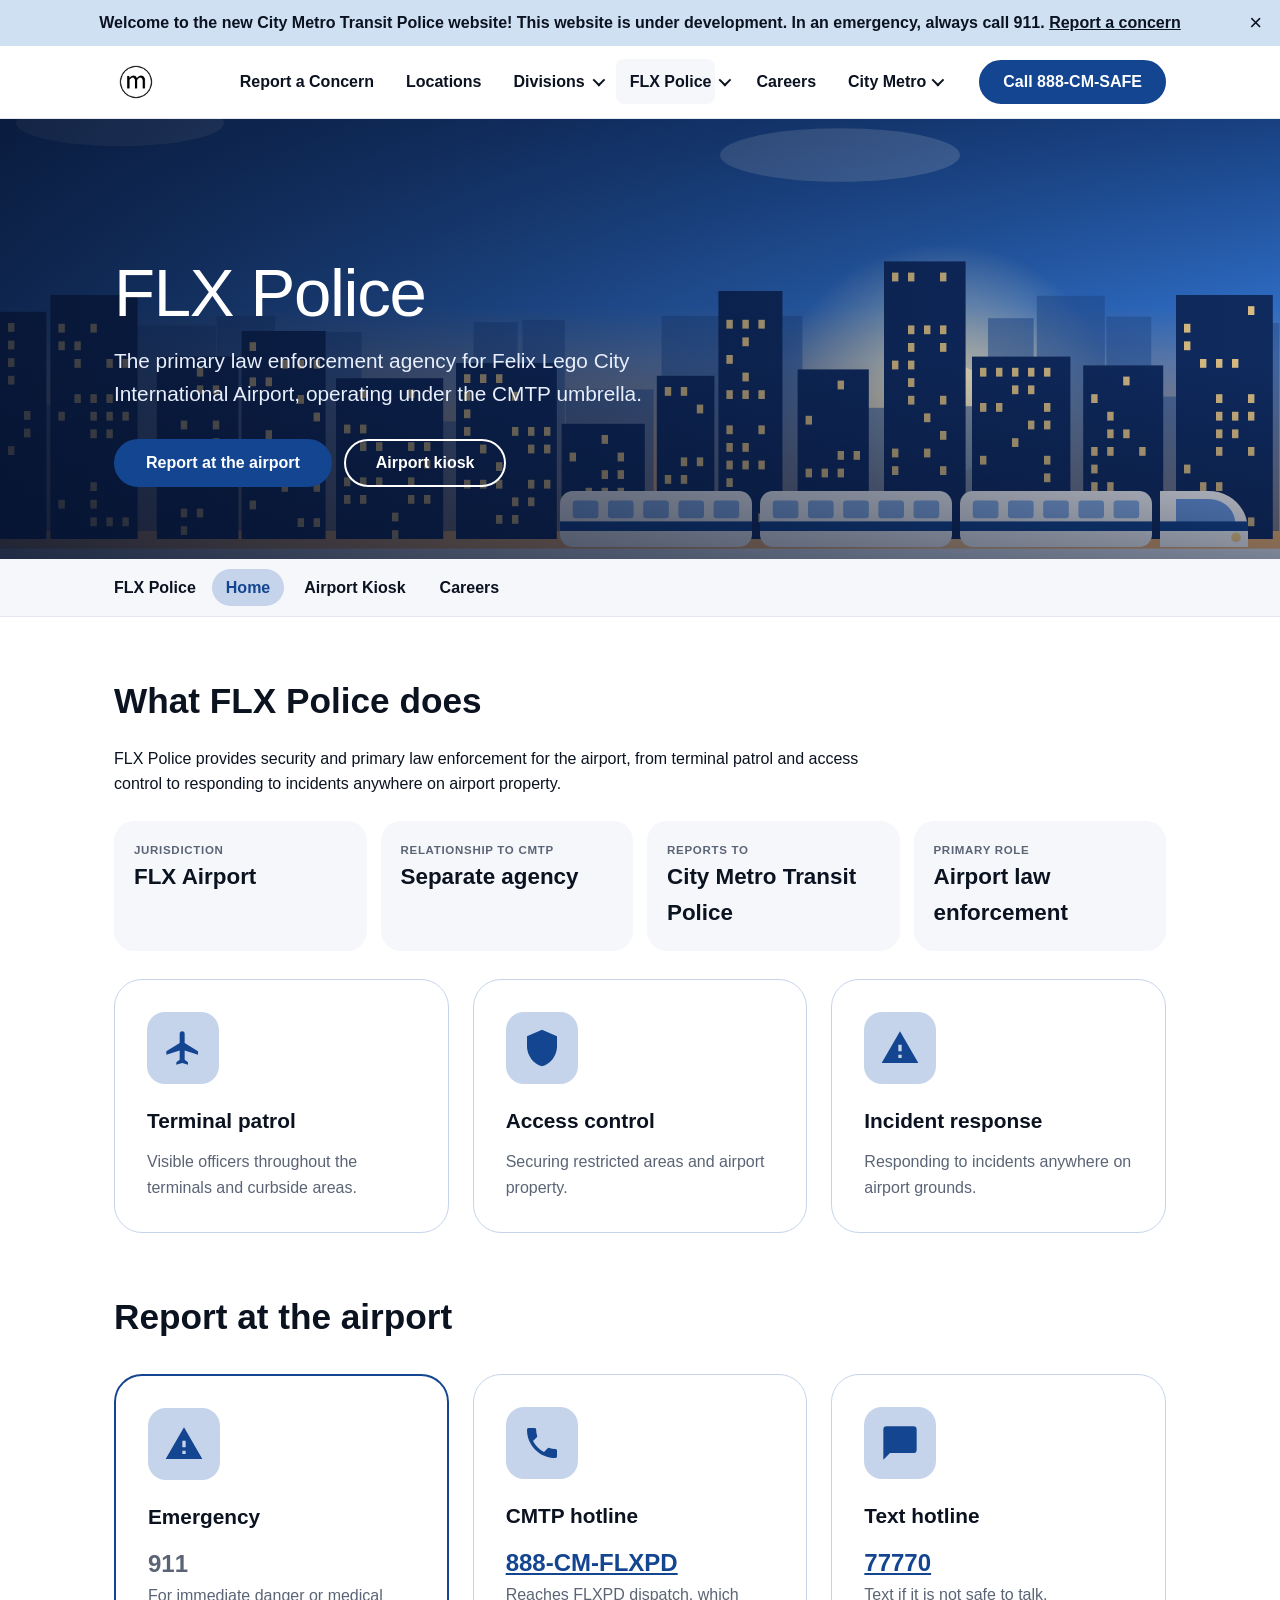
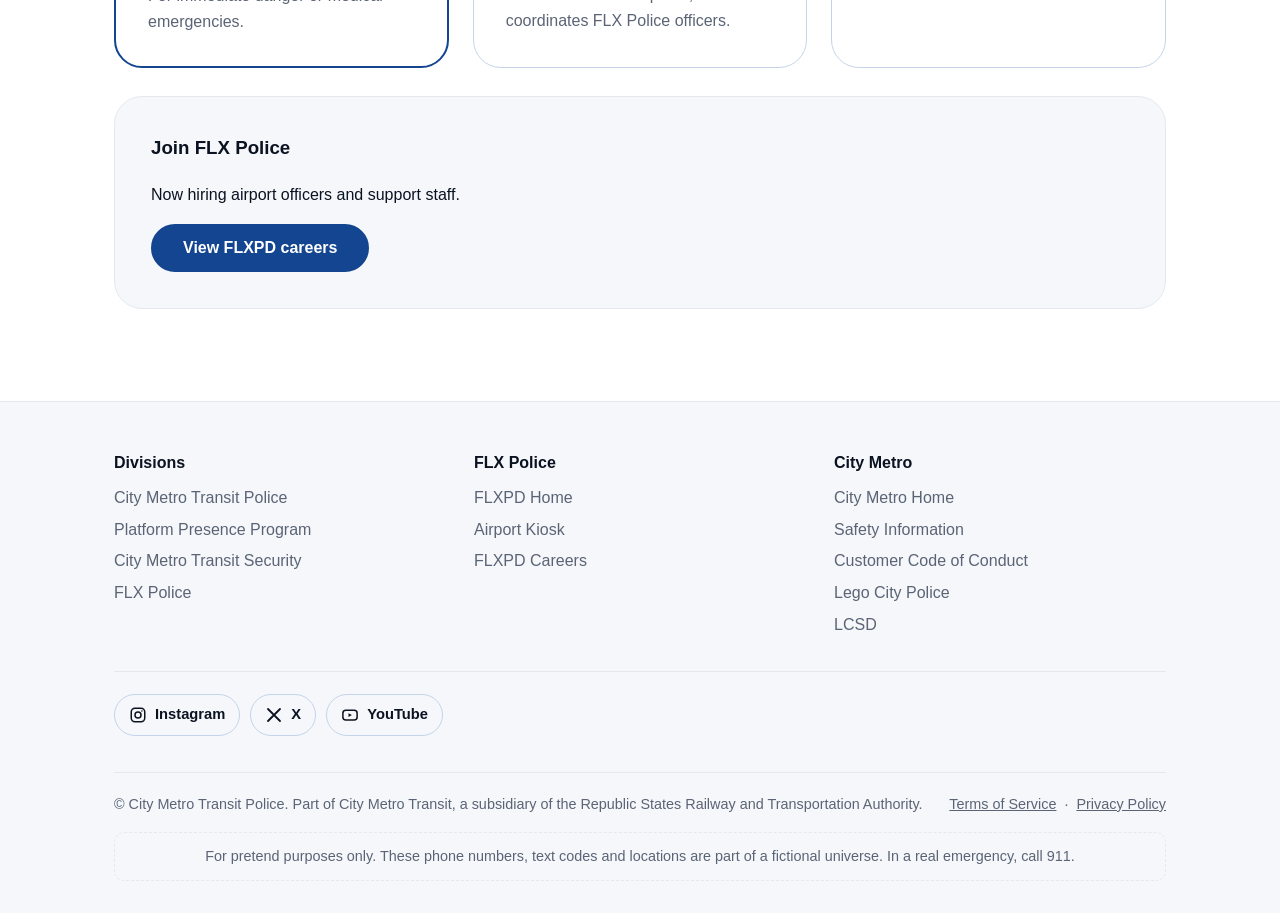
==== commit 6b6cedc1: "Change reports to City Metro Transit Police Updated the reporting structure for FLX Police." ====
--- a/flxpd.html
+++ b/flxpd.html
@@ -11,7 +11,7 @@
 <section class="hero-img short"><div class="container"><h1>FLX Police</h1><p>The primary law enforcement agency for Felix Lego City International Airport, operating under the CMTP umbrella.</p><div class="btn-row"><a class="btn" href="#report">Report at the airport</a><a class="btn ghost" href="/flxpd-kiosk">Airport kiosk</a></div></div></section><div class="subnav"><div class="container"><strong>FLX Police</strong><a href="/flxpd" class="active">Home</a><a href="/flxpd-kiosk" class="">Airport Kiosk</a><a href="/careers#flx" class="">Careers</a></div></div><div class="container">
 <h2 class="h2">What FLX Police does</h2>
 <p class="measure">FLX Police provides security and primary law enforcement for the airport, from terminal patrol and access control to responding to incidents anywhere on airport property.</p>
-<div class="facts"><div class="fact"><small>Jurisdiction</small><b>FLX Airport</b></div><div class="fact"><small>Relationship to CMTP</small><b>Separate agency</b></div><div class="fact"><small>Reports to</small><b>CMTP umbrella</b></div><div class="fact"><small>Primary role</small><b>Airport law enforcement</b></div></div>
+<div class="facts"><div class="fact"><small>Jurisdiction</small><b>FLX Airport</b></div><div class="fact"><small>Relationship to CMTP</small><b>Separate agency</b></div><div class="fact"><small>Reports to</small><b>City Metro Transit Police</b></div><div class="fact"><small>Primary role</small><b>Airport law enforcement</b></div></div>
 <div class="lines-grid">
 <div class="line-card "><div class="line-icon"><svg viewBox="0 0 24 24" aria-hidden="true"><path d="M21 16v-2l-8-5V3.5a1.5 1.5 0 0 0-3 0V9l-8 5v2l8-2.5V19l-2 1.5V22l3.5-1 3.5 1v-1.5L13 19v-5.5z"/></svg></div><h3>Terminal patrol</h3><p>Visible officers throughout the terminals and curbside areas.</p></div>
 <div class="line-card "><div class="line-icon"><svg viewBox="0 0 24 24" aria-hidden="true"><path d="M12 1L3 5v6c0 5.55 3.84 10.74 9 12 5.16-1.26 9-6.45 9-12V5l-9-4z"/></svg></div><h3>Access control</h3><p>Securing restricted areas and airport property.</p></div>
